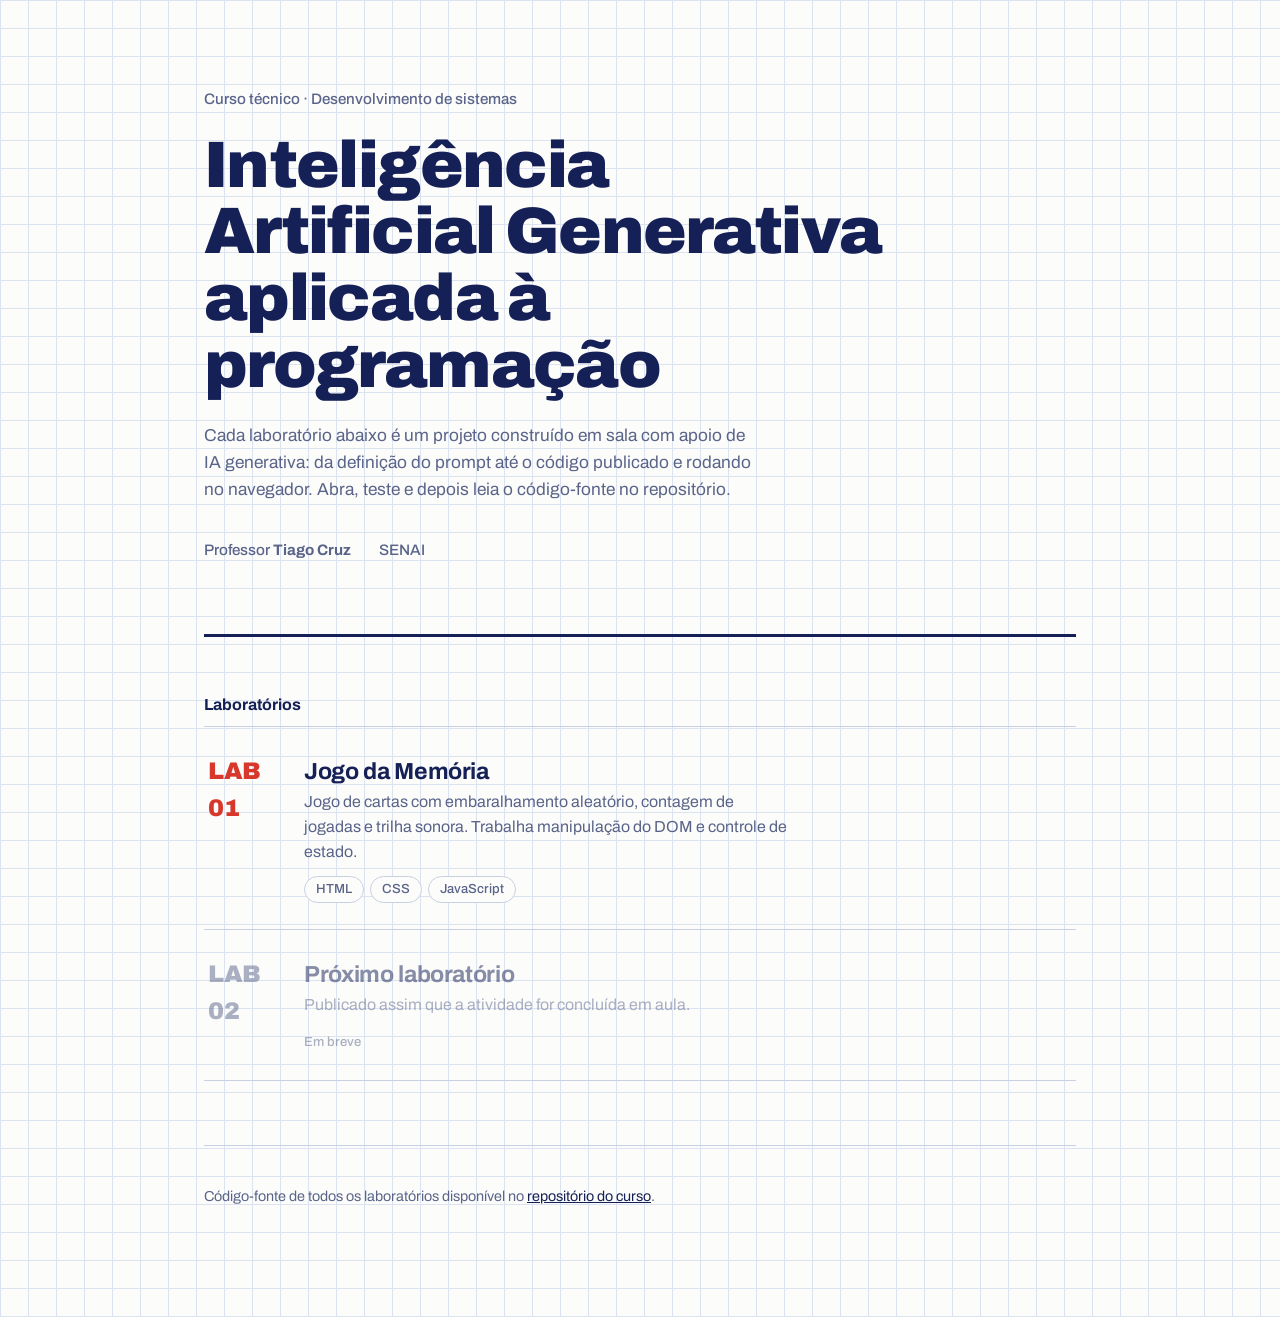
==== index.html @ 52939f9e "Add files via upload" ====
<!DOCTYPE html>
<html lang="pt-BR">
<head>
<meta charset="UTF-8">
<meta name="viewport" content="width=device-width, initial-scale=1">
<title>IA Generativa Aplicada à Programação — Laboratórios</title>
<meta name="description" content="Portal dos laboratórios práticos do curso de Inteligências Artificiais Generativas Aplicada à Programação.">
<link rel="preconnect" href="https://fonts.googleapis.com">
<link rel="preconnect" href="https://fonts.gstatic.com" crossorigin>
<link href="https://fonts.googleapis.com/css2?family=Archivo:wght@400;500;700;900&display=swap" rel="stylesheet">
<style>
  :root{
    --papel:#FCFCFA;
    --grade:#DCE3F0;
    --tinta:#152056;
    --tinta-fraca:#5A6489;
    --caneta:#D8382B;
    --borda:#C9D0E2;
  }

  *{box-sizing:border-box;}

  html{-webkit-text-size-adjust:100%;}

  body{
    margin:0;
    font-family:"Archivo","Segoe UI",system-ui,-apple-system,sans-serif;
    color:var(--tinta);
    background-color:var(--papel);
    /* papel quadriculado de caderno técnico */
    background-image:
      linear-gradient(var(--grade) 1px, transparent 1px),
      linear-gradient(90deg, var(--grade) 1px, transparent 1px);
    background-size:28px 28px;
    line-height:1.55;
  }

  .folha{
    max-width:920px;
    margin:0 auto;
    padding:0 24px 96px;
  }

  /* ---------- Cabeçalho ---------- */

  header{
    padding:88px 0 56px;
    border-bottom:3px solid var(--tinta);
  }

  .disciplina{
    font-size:.95rem;
    font-weight:500;
    color:var(--tinta-fraca);
    margin:0 0 20px;
  }

  h1{
    font-size:clamp(2.3rem,6.2vw,4.1rem);
    font-weight:900;
    line-height:1.02;
    letter-spacing:-.025em;
    margin:0 0 24px;
    max-width:16ch;
  }

  .resumo{
    font-size:1.08rem;
    max-width:56ch;
    margin:0;
    color:var(--tinta-fraca);
  }

  .assinatura{
    margin-top:36px;
    font-size:.95rem;
    font-weight:500;
    display:flex;
    flex-wrap:wrap;
    gap:8px 28px;
  }

  .assinatura span{color:var(--tinta-fraca);}
  .assinatura strong{font-weight:700;}

  /* ---------- Lista de laboratórios ---------- */

  h2{
    font-size:1rem;
    font-weight:700;
    margin:56px 0 8px;
  }

  .lista{
    list-style:none;
    margin:0;
    padding:0;
    border-top:1px solid var(--borda);
  }

  .lista li{border-bottom:1px solid var(--borda);}

  .lab{
    display:grid;
    grid-template-columns:76px 1fr;
    align-items:baseline;
    gap:0 20px;
    padding:26px 16px 26px 4px;
    text-decoration:none;
    color:inherit;
    transition:background-color .12s ease, color .12s ease, padding-left .12s ease;
  }

  .numero{
    font-size:1.5rem;
    font-weight:900;
    color:var(--caneta);
    letter-spacing:-.02em;
  }

  .titulo{
    font-size:1.45rem;
    font-weight:700;
    letter-spacing:-.015em;
    margin:0 0 6px;
  }

  .sobre{
    margin:0 0 12px;
    color:var(--tinta-fraca);
    max-width:54ch;
  }

  .stack{
    font-size:.82rem;
    font-weight:500;
    color:var(--tinta-fraca);
    display:flex;
    flex-wrap:wrap;
    gap:6px;
  }

  .stack b{
    font-weight:500;
    border:1px solid var(--borda);
    border-radius:999px;
    padding:2px 11px;
    background:var(--papel);
  }

  .lab:hover,
  .lab:focus-visible{
    background-color:var(--tinta);
    color:var(--papel);
    padding-left:14px;
    outline:none;
  }

  .lab:hover .sobre,
  .lab:focus-visible .sobre,
  .lab:hover .stack,
  .lab:focus-visible .stack{color:#B9C2E0;}

  .lab:hover .numero,
  .lab:focus-visible .numero{color:#FF8377;}

  .lab:hover .stack b,
  .lab:focus-visible .stack b{
    border-color:#3E4A85;
    background:transparent;
  }

  /* Laboratório ainda não publicado */

  .lab.breve{
    cursor:default;
    opacity:.5;
  }

  .lab.breve .numero{color:var(--tinta-fraca);}

  .aguarde{
    font-size:.82rem;
    font-weight:500;
    color:var(--tinta-fraca);
  }

  footer{
    margin-top:64px;
    padding-top:24px;
    border-top:1px solid var(--borda);
    font-size:.9rem;
    color:var(--tinta-fraca);
  }

  footer a{color:var(--tinta);}

  @media (max-width:560px){
    header{padding-top:56px;}
    .lab{grid-template-columns:1fr; gap:6px;}
    .numero{font-size:1.1rem;}
    .titulo{font-size:1.25rem;}
  }

  @media (prefers-reduced-motion:reduce){
    *{transition:none !important;}
  }
</style>
</head>
<body>
<div class="folha">

  <header>
    <p class="disciplina">Curso técnico · Desenvolvimento de sistemas</p>
    <h1>Inteligência Artificial Generativa aplicada à programação</h1>
    <p class="resumo">
      Cada laboratório abaixo é um projeto construído em sala com apoio de IA generativa:
      da definição do prompt até o código publicado e rodando no navegador.
      Abra, teste e depois leia o código-fonte no repositório.
    </p>
    <p class="assinatura">
      <span>Professor <strong>Tiago Cruz</strong></span>
      <span>SENAI</span>
    </p>
  </header>

  <h2>Laboratórios</h2>

  <!--
    ================== COMO ADICIONAR UM NOVO LABORATÓRIO ==================
    1. Copie um bloco <li> inteiro dos que estão abaixo.
    2. Troque o href pelo nome da pasta do novo lab (sempre minúsculo, sem
       espaços e sem acentos — ex.: "lab-calculadora-ia/").
    3. Ajuste número, título, descrição e as tecnologias.
    Para liberar um lab que está "Em breve": troque <div class="lab breve">
    por <a class="lab" href="pasta-do-lab/"> e feche com </a>.
    =======================================================================
  -->

  <ul class="lista">

    <li>
      <a class="lab" href="lab-jogo-da-memoria/">
        <span class="numero">LAB 01</span>
        <span>
          <span class="titulo">Jogo da Memória</span>
          <p class="sobre">
            Jogo de cartas com embaralhamento aleatório, contagem de jogadas e
            trilha sonora. Trabalha manipulação do DOM e controle de estado.
          </p>
          <span class="stack"><b>HTML</b><b>CSS</b><b>JavaScript</b></span>
        </span>
      </a>
    </li>

    <li>
      <div class="lab breve">
        <span class="numero">LAB 02</span>
        <span>
          <span class="titulo">Próximo laboratório</span>
          <p class="sobre">Publicado assim que a atividade for concluída em aula.</p>
          <span class="aguarde">Em breve</span>
        </span>
      </div>
    </li>

  </ul>

  <footer>
    <p>
      Código-fonte de todos os laboratórios disponível no
      <a href="https://github.com/tiagucruz/Intelig-ncias-Artificiais-Generativas-Aplicada-a-Programa-o---ChatGPT">repositório do curso</a>.
    </p>
  </footer>

</div>
</body>
</html>
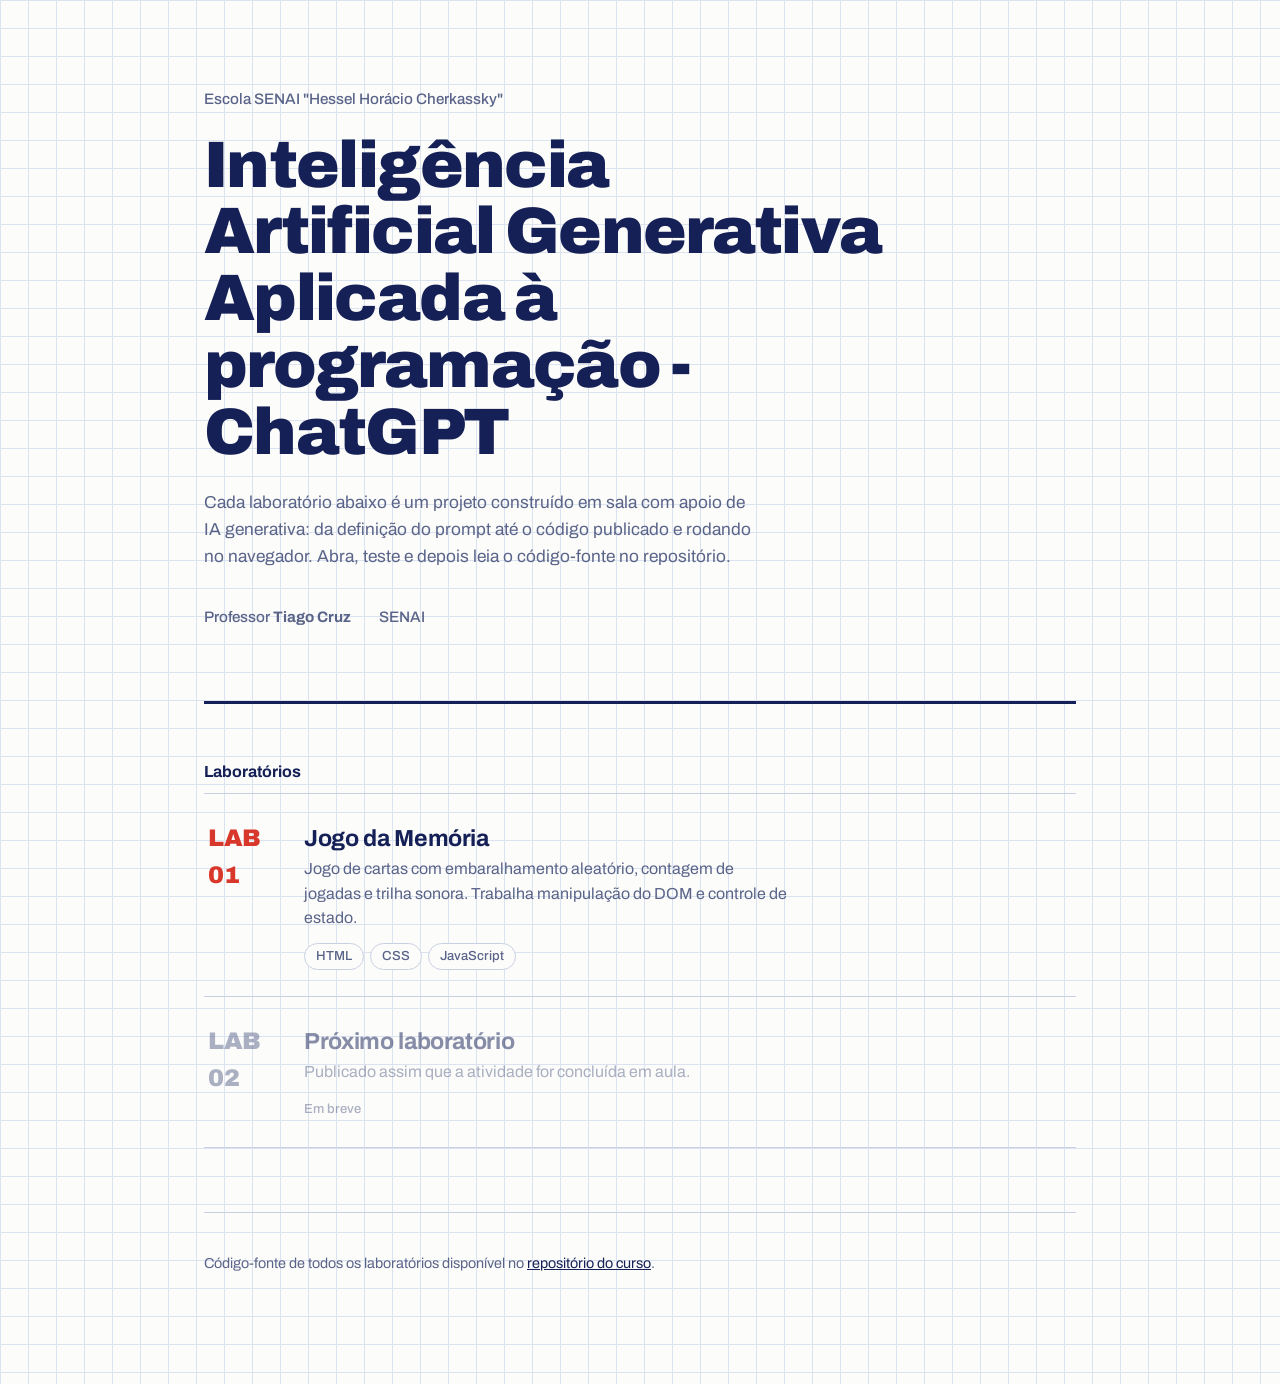
==== commit 015efafd: "Revise index.html content and structure Updated the content and structure of the index.html file, in" ====
--- a/index.html
+++ b/index.html
@@ -1,278 +1,278 @@
-<!DOCTYPE html>
-<html lang="pt-BR">
-<head>
-<meta charset="UTF-8">
-<meta name="viewport" content="width=device-width, initial-scale=1">
-<title>IA Generativa Aplicada à Programação — Laboratórios</title>
-<meta name="description" content="Portal dos laboratórios práticos do curso de Inteligências Artificiais Generativas Aplicada à Programação.">
-<link rel="preconnect" href="https://fonts.googleapis.com">
-<link rel="preconnect" href="https://fonts.gstatic.com" crossorigin>
-<link href="https://fonts.googleapis.com/css2?family=Archivo:wght@400;500;700;900&display=swap" rel="stylesheet">
-<style>
-  :root{
-    --papel:#FCFCFA;
-    --grade:#DCE3F0;
-    --tinta:#152056;
-    --tinta-fraca:#5A6489;
-    --caneta:#D8382B;
-    --borda:#C9D0E2;
-  }
-
-  *{box-sizing:border-box;}
-
-  html{-webkit-text-size-adjust:100%;}
-
-  body{
-    margin:0;
-    font-family:"Archivo","Segoe UI",system-ui,-apple-system,sans-serif;
-    color:var(--tinta);
-    background-color:var(--papel);
-    /* papel quadriculado de caderno técnico */
-    background-image:
-      linear-gradient(var(--grade) 1px, transparent 1px),
-      linear-gradient(90deg, var(--grade) 1px, transparent 1px);
-    background-size:28px 28px;
-    line-height:1.55;
-  }
-
-  .folha{
-    max-width:920px;
-    margin:0 auto;
-    padding:0 24px 96px;
-  }
-
-  /* ---------- Cabeçalho ---------- */
-
-  header{
-    padding:88px 0 56px;
-    border-bottom:3px solid var(--tinta);
-  }
-
-  .disciplina{
-    font-size:.95rem;
-    font-weight:500;
-    color:var(--tinta-fraca);
-    margin:0 0 20px;
-  }
-
-  h1{
-    font-size:clamp(2.3rem,6.2vw,4.1rem);
-    font-weight:900;
-    line-height:1.02;
-    letter-spacing:-.025em;
-    margin:0 0 24px;
-    max-width:16ch;
-  }
-
-  .resumo{
-    font-size:1.08rem;
-    max-width:56ch;
-    margin:0;
-    color:var(--tinta-fraca);
-  }
-
-  .assinatura{
-    margin-top:36px;
-    font-size:.95rem;
-    font-weight:500;
-    display:flex;
-    flex-wrap:wrap;
-    gap:8px 28px;
-  }
-
-  .assinatura span{color:var(--tinta-fraca);}
-  .assinatura strong{font-weight:700;}
-
-  /* ---------- Lista de laboratórios ---------- */
-
-  h2{
-    font-size:1rem;
-    font-weight:700;
-    margin:56px 0 8px;
-  }
-
-  .lista{
-    list-style:none;
-    margin:0;
-    padding:0;
-    border-top:1px solid var(--borda);
-  }
-
-  .lista li{border-bottom:1px solid var(--borda);}
-
-  .lab{
-    display:grid;
-    grid-template-columns:76px 1fr;
-    align-items:baseline;
-    gap:0 20px;
-    padding:26px 16px 26px 4px;
-    text-decoration:none;
-    color:inherit;
-    transition:background-color .12s ease, color .12s ease, padding-left .12s ease;
-  }
-
-  .numero{
-    font-size:1.5rem;
-    font-weight:900;
-    color:var(--caneta);
-    letter-spacing:-.02em;
-  }
-
-  .titulo{
-    font-size:1.45rem;
-    font-weight:700;
-    letter-spacing:-.015em;
-    margin:0 0 6px;
-  }
-
-  .sobre{
-    margin:0 0 12px;
-    color:var(--tinta-fraca);
-    max-width:54ch;
-  }
-
-  .stack{
-    font-size:.82rem;
-    font-weight:500;
-    color:var(--tinta-fraca);
-    display:flex;
-    flex-wrap:wrap;
-    gap:6px;
-  }
-
-  .stack b{
-    font-weight:500;
-    border:1px solid var(--borda);
-    border-radius:999px;
-    padding:2px 11px;
-    background:var(--papel);
-  }
-
-  .lab:hover,
-  .lab:focus-visible{
-    background-color:var(--tinta);
-    color:var(--papel);
-    padding-left:14px;
-    outline:none;
-  }
-
-  .lab:hover .sobre,
-  .lab:focus-visible .sobre,
-  .lab:hover .stack,
-  .lab:focus-visible .stack{color:#B9C2E0;}
-
-  .lab:hover .numero,
-  .lab:focus-visible .numero{color:#FF8377;}
-
-  .lab:hover .stack b,
-  .lab:focus-visible .stack b{
-    border-color:#3E4A85;
-    background:transparent;
-  }
-
-  /* Laboratório ainda não publicado */
-
-  .lab.breve{
-    cursor:default;
-    opacity:.5;
-  }
-
-  .lab.breve .numero{color:var(--tinta-fraca);}
-
-  .aguarde{
-    font-size:.82rem;
-    font-weight:500;
-    color:var(--tinta-fraca);
-  }
-
-  footer{
-    margin-top:64px;
-    padding-top:24px;
-    border-top:1px solid var(--borda);
-    font-size:.9rem;
-    color:var(--tinta-fraca);
-  }
-
-  footer a{color:var(--tinta);}
-
-  @media (max-width:560px){
-    header{padding-top:56px;}
-    .lab{grid-template-columns:1fr; gap:6px;}
-    .numero{font-size:1.1rem;}
-    .titulo{font-size:1.25rem;}
-  }
-
-  @media (prefers-reduced-motion:reduce){
-    *{transition:none !important;}
-  }
-</style>
-</head>
-<body>
-<div class="folha">
-
-  <header>
-    <p class="disciplina">Curso técnico · Desenvolvimento de sistemas</p>
-    <h1>Inteligência Artificial Generativa aplicada à programação</h1>
-    <p class="resumo">
-      Cada laboratório abaixo é um projeto construído em sala com apoio de IA generativa:
-      da definição do prompt até o código publicado e rodando no navegador.
-      Abra, teste e depois leia o código-fonte no repositório.
-    </p>
-    <p class="assinatura">
-      <span>Professor <strong>Tiago Cruz</strong></span>
-      <span>SENAI</span>
-    </p>
-  </header>
-
-  <h2>Laboratórios</h2>
-
-  <!--
-    ================== COMO ADICIONAR UM NOVO LABORATÓRIO ==================
-    1. Copie um bloco <li> inteiro dos que estão abaixo.
-    2. Troque o href pelo nome da pasta do novo lab (sempre minúsculo, sem
-       espaços e sem acentos — ex.: "lab-calculadora-ia/").
-    3. Ajuste número, título, descrição e as tecnologias.
-    Para liberar um lab que está "Em breve": troque <div class="lab breve">
-    por <a class="lab" href="pasta-do-lab/"> e feche com </a>.
-    =======================================================================
-  -->
-
-  <ul class="lista">
-
-    <li>
-      <a class="lab" href="lab-jogo-da-memoria/">
-        <span class="numero">LAB 01</span>
-        <span>
-          <span class="titulo">Jogo da Memória</span>
-          <p class="sobre">
-            Jogo de cartas com embaralhamento aleatório, contagem de jogadas e
-            trilha sonora. Trabalha manipulação do DOM e controle de estado.
-          </p>
-          <span class="stack"><b>HTML</b><b>CSS</b><b>JavaScript</b></span>
-        </span>
-      </a>
-    </li>
-
-    <li>
-      <div class="lab breve">
-        <span class="numero">LAB 02</span>
-        <span>
-          <span class="titulo">Próximo laboratório</span>
-          <p class="sobre">Publicado assim que a atividade for concluída em aula.</p>
-          <span class="aguarde">Em breve</span>
-        </span>
-      </div>
-    </li>
-
-  </ul>
-
-  <footer>
-    <p>
-      Código-fonte de todos os laboratórios disponível no
-      <a href="https://github.com/tiagucruz/Intelig-ncias-Artificiais-Generativas-Aplicada-a-Programa-o---ChatGPT">repositório do curso</a>.
-    </p>
-  </footer>
-
-</div>
-</body>
-</html>
+<!DOCTYPE html>
+<html lang="pt-BR">
+<head>
+<meta charset="UTF-8">
+<meta name="viewport" content="width=device-width, initial-scale=1">
+<title>IA Generativa Aplicada à Programação — Laboratórios</title>
+<meta name="description" content="Portal dos laboratórios práticos do curso de Inteligências Artificiais Generativas Aplicada à Programação.">
+<link rel="preconnect" href="https://fonts.googleapis.com">
+<link rel="preconnect" href="https://fonts.gstatic.com" crossorigin>
+<link href="https://fonts.googleapis.com/css2?family=Archivo:wght@400;500;700;900&display=swap" rel="stylesheet">
+<style>
+  :root{
+    --papel:#FCFCFA;
+    --grade:#DCE3F0;
+    --tinta:#152056;
+    --tinta-fraca:#5A6489;
+    --caneta:#D8382B;
+    --borda:#C9D0E2;
+  }
+
+  *{box-sizing:border-box;}
+
+  html{-webkit-text-size-adjust:100%;}
+
+  body{
+    margin:0;
+    font-family:"Archivo","Segoe UI",system-ui,-apple-system,sans-serif;
+    color:var(--tinta);
+    background-color:var(--papel);
+    /* papel quadriculado de caderno técnico */
+    background-image:
+      linear-gradient(var(--grade) 1px, transparent 1px),
+      linear-gradient(90deg, var(--grade) 1px, transparent 1px);
+    background-size:28px 28px;
+    line-height:1.55;
+  }
+
+  .folha{
+    max-width:920px;
+    margin:0 auto;
+    padding:0 24px 96px;
+  }
+
+  /* ---------- Cabeçalho ---------- */
+
+  header{
+    padding:88px 0 56px;
+    border-bottom:3px solid var(--tinta);
+  }
+
+  .disciplina{
+    font-size:.95rem;
+    font-weight:500;
+    color:var(--tinta-fraca);
+    margin:0 0 20px;
+  }
+
+  h1{
+    font-size:clamp(2.3rem,6.2vw,4.1rem);
+    font-weight:900;
+    line-height:1.02;
+    letter-spacing:-.025em;
+    margin:0 0 24px;
+    max-width:16ch;
+  }
+
+  .resumo{
+    font-size:1.08rem;
+    max-width:56ch;
+    margin:0;
+    color:var(--tinta-fraca);
+  }
+
+  .assinatura{
+    margin-top:36px;
+    font-size:.95rem;
+    font-weight:500;
+    display:flex;
+    flex-wrap:wrap;
+    gap:8px 28px;
+  }
+
+  .assinatura span{color:var(--tinta-fraca);}
+  .assinatura strong{font-weight:700;}
+
+  /* ---------- Lista de laboratórios ---------- */
+
+  h2{
+    font-size:1rem;
+    font-weight:700;
+    margin:56px 0 8px;
+  }
+
+  .lista{
+    list-style:none;
+    margin:0;
+    padding:0;
+    border-top:1px solid var(--borda);
+  }
+
+  .lista li{border-bottom:1px solid var(--borda);}
+
+  .lab{
+    display:grid;
+    grid-template-columns:76px 1fr;
+    align-items:baseline;
+    gap:0 20px;
+    padding:26px 16px 26px 4px;
+    text-decoration:none;
+    color:inherit;
+    transition:background-color .12s ease, color .12s ease, padding-left .12s ease;
+  }
+
+  .numero{
+    font-size:1.5rem;
+    font-weight:900;
+    color:var(--caneta);
+    letter-spacing:-.02em;
+  }
+
+  .titulo{
+    font-size:1.45rem;
+    font-weight:700;
+    letter-spacing:-.015em;
+    margin:0 0 6px;
+  }
+
+  .sobre{
+    margin:0 0 12px;
+    color:var(--tinta-fraca);
+    max-width:54ch;
+  }
+
+  .stack{
+    font-size:.82rem;
+    font-weight:500;
+    color:var(--tinta-fraca);
+    display:flex;
+    flex-wrap:wrap;
+    gap:6px;
+  }
+
+  .stack b{
+    font-weight:500;
+    border:1px solid var(--borda);
+    border-radius:999px;
+    padding:2px 11px;
+    background:var(--papel);
+  }
+
+  .lab:hover,
+  .lab:focus-visible{
+    background-color:var(--tinta);
+    color:var(--papel);
+    padding-left:14px;
+    outline:none;
+  }
+
+  .lab:hover .sobre,
+  .lab:focus-visible .sobre,
+  .lab:hover .stack,
+  .lab:focus-visible .stack{color:#B9C2E0;}
+
+  .lab:hover .numero,
+  .lab:focus-visible .numero{color:#FF8377;}
+
+  .lab:hover .stack b,
+  .lab:focus-visible .stack b{
+    border-color:#3E4A85;
+    background:transparent;
+  }
+
+  /* Laboratório ainda não publicado */
+
+  .lab.breve{
+    cursor:default;
+    opacity:.5;
+  }
+
+  .lab.breve .numero{color:var(--tinta-fraca);}
+
+  .aguarde{
+    font-size:.82rem;
+    font-weight:500;
+    color:var(--tinta-fraca);
+  }
+
+  footer{
+    margin-top:64px;
+    padding-top:24px;
+    border-top:1px solid var(--borda);
+    font-size:.9rem;
+    color:var(--tinta-fraca);
+  }
+
+  footer a{color:var(--tinta);}
+
+  @media (max-width:560px){
+    header{padding-top:56px;}
+    .lab{grid-template-columns:1fr; gap:6px;}
+    .numero{font-size:1.1rem;}
+    .titulo{font-size:1.25rem;}
+  }
+
+  @media (prefers-reduced-motion:reduce){
+    *{transition:none !important;}
+  }
+</style>
+</head>
+<body>
+<div class="folha">
+
+  <header>
+    <p class="disciplina">Escola SENAI "Hessel Horácio Cherkassky"</p>
+    <h1>Inteligência Artificial Generativa Aplicada à programação - ChatGPT</h1>
+    <p class="resumo">
+      Cada laboratório abaixo é um projeto construído em sala com apoio de IA generativa:
+      da definição do prompt até o código publicado e rodando no navegador.
+      Abra, teste e depois leia o código-fonte no repositório.
+    </p>
+    <p class="assinatura">
+      <span>Professor <strong>Tiago Cruz</strong></span>
+      <span>SENAI</span>
+    </p>
+  </header>
+
+  <h2>Laboratórios</h2>
+
+  <!--
+    ================== COMO ADICIONAR UM NOVO LABORATÓRIO ==================
+    1. Copie um bloco <li> inteiro dos que estão abaixo.
+    2. Troque o href pelo nome da pasta do novo lab (sempre minúsculo, sem
+       espaços e sem acentos — ex.: "lab-calculadora-ia/").
+    3. Ajuste número, título, descrição e as tecnologias.
+    Para liberar um lab que está "Em breve": troque <div class="lab breve">
+    por <a class="lab" href="pasta-do-lab/"> e feche com </a>.
+    =======================================================================
+  -->
+
+  <ul class="lista">
+
+    <li>
+      <a class="lab" href="lab-jogo-da-memoria/">
+        <span class="numero">LAB 01</span>
+        <span>
+          <span class="titulo">Jogo da Memória</span>
+          <p class="sobre">
+            Jogo de cartas com embaralhamento aleatório, contagem de jogadas e
+            trilha sonora. Trabalha manipulação do DOM e controle de estado.
+          </p>
+          <span class="stack"><b>HTML</b><b>CSS</b><b>JavaScript</b></span>
+        </span>
+      </a>
+    </li>
+
+    <li>
+      <div class="lab breve">
+        <span class="numero">LAB 02</span>
+        <span>
+          <span class="titulo">Próximo laboratório</span>
+          <p class="sobre">Publicado assim que a atividade for concluída em aula.</p>
+          <span class="aguarde">Em breve</span>
+        </span>
+      </div>
+    </li>
+
+  </ul>
+
+  <footer>
+    <p>
+      Código-fonte de todos os laboratórios disponível no
+      <a href="https://github.com/tiagucruz/Intelig-ncias-Artificiais-Generativas-Aplicada-a-Programa-o---ChatGPT">repositório do curso</a>.
+    </p>
+  </footer>
+
+</div>
+</body>
+</html>
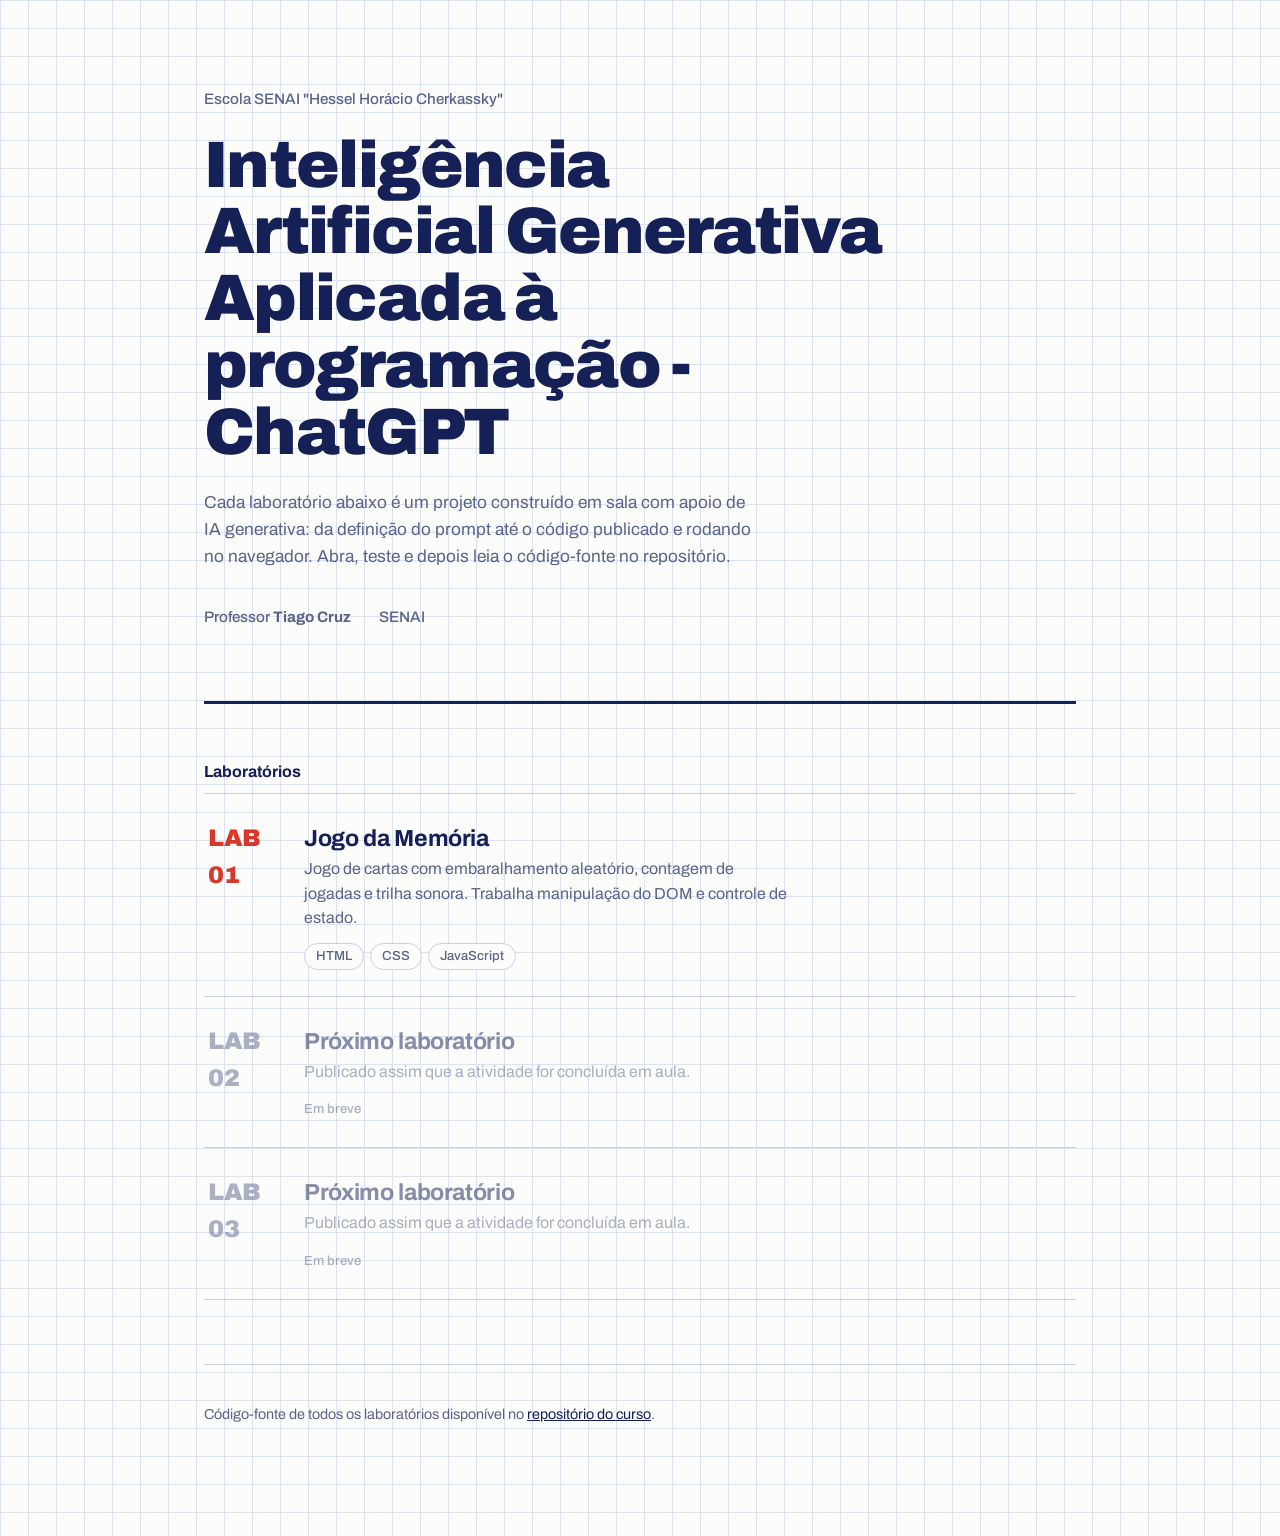
==== commit 6781af43: "Update index.html" ====
--- a/index.html
+++ b/index.html
@@ -264,6 +264,17 @@
       </div>
     </li>
 
+    <li>
+      <div class="lab breve">
+        <span class="numero">LAB 03</span>
+        <span>
+          <span class="titulo">Próximo laboratório</span>
+          <p class="sobre">Publicado assim que a atividade for concluída em aula.</p>
+          <span class="aguarde">Em breve</span>
+        </span>
+      </div>
+    </li>
+
   </ul>
 
   <footer>
